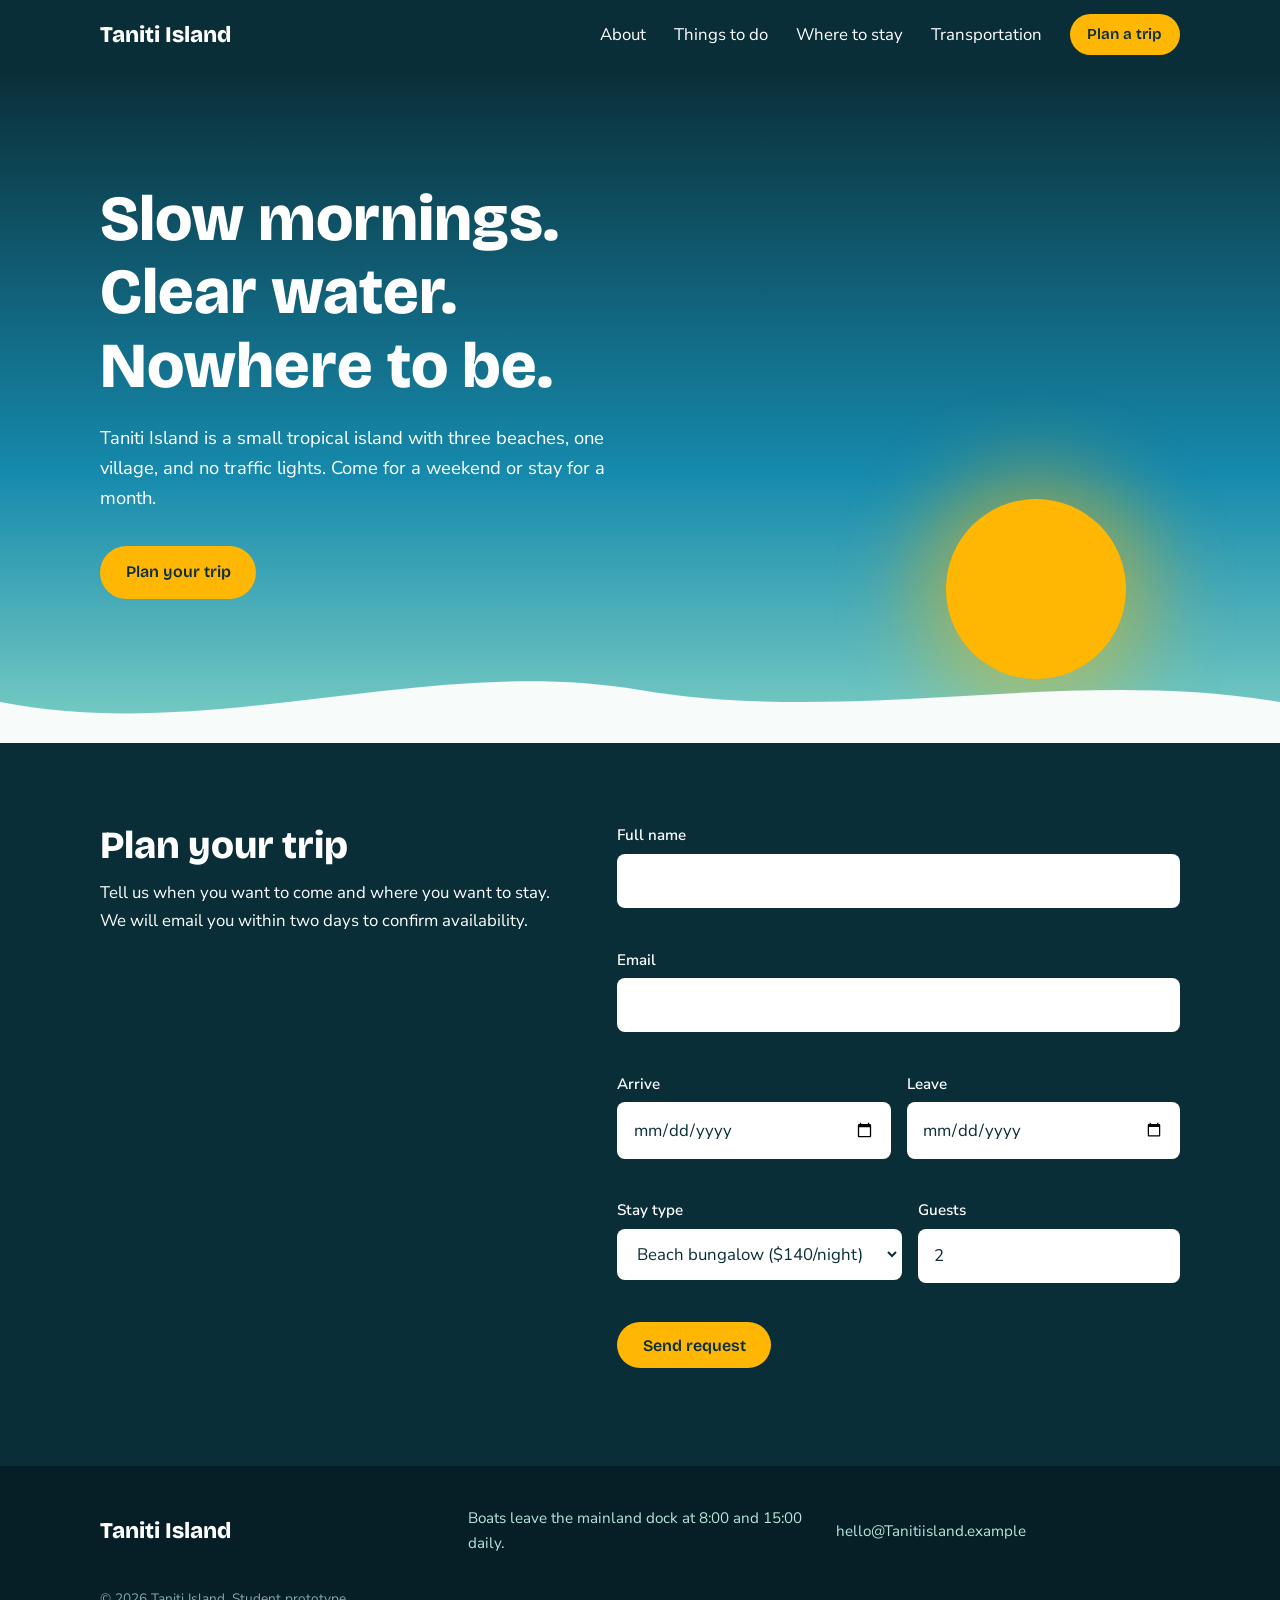
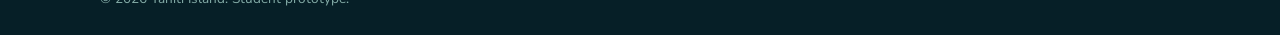
==== index.html @ 54d9e1b5 "initial ideas and first sample for Taniti" ====
<!DOCTYPE html>
<html lang="en">
<head>
  <meta charset="UTF-8">
  <meta name="viewport" content="width=device-width, initial-scale=1.0">
  <title>Taniti Island | Plan Your Escape</title>
  <meta name="description" content="Taniti Island: white sand, clear water, and slow mornings. Plan your trip.">
  <link rel="preconnect" href="https://fonts.googleapis.com">
  <link rel="preconnect" href="https://fonts.gstatic.com" crossorigin>
  <link href="https://fonts.googleapis.com/css2?family=Bricolage+Grotesque:wght@600;800&family=Nunito+Sans:wght@400;600&display=swap" rel="stylesheet">
  <link rel="stylesheet" href="styles.css">
</head>
<body>

  <!-- ===== HEADER / NAV ===== -->
  <header class="site-header">
    <div class="container nav-bar">
      <a href="index.html" class="logo">Taniti Island</a>

      <button class="nav-toggle" id="navToggle" aria-expanded="false" aria-controls="mainNav">
        Menu
      </button>

      <nav id="mainNav" class="main-nav" aria-label="Main navigation">
        <ul>
          <li><a href="about.html">About</a></li>
          <li><a href="activities.html">Things to do</a></li>
          <li><a href="stay.html">Where to stay</a></li>
          <li><a href="transportation.html">Transportation</a></li>
          <li><a href="book.html" class="btn btn-small">Plan a trip</a></li>
        </ul>
      </nav>
    </div>
  </header>

  <main id="top">

    <!-- ===== HERO ===== -->
    <section class="hero">
      <div class="sun" aria-hidden="true"></div>
      <div class="container hero-content">
        <h1>Slow mornings. Clear water. Nowhere to be.</h1>
        <p class="hero-text">
          Taniti Island is a small tropical island with three beaches, one village,
          and no traffic lights. Come for a weekend or stay for a month.
        </p>
        <a href="#book" class="btn">Plan your trip</a>
      </div>
      <svg class="wave" viewBox="0 0 1440 120" preserveAspectRatio="none" aria-hidden="true">
        <path d="M0,64 C240,120 480,0 720,48 C960,96 1200,16 1440,64 L1440,120 L0,120 Z"></path>
      </svg>
    </section>

   

   

    <!-- ===== BOOKING FORM ===== -->
    <section id="book" class="section section-dark">
      <div class="container book-wrap">
        <div class="book-intro">
          <h2>Plan your trip</h2>
          <p>
            Tell us when you want to come and where you want to stay. We will
            email you within two days to confirm availability.
          </p>
        </div>

        <form id="bookingForm" class="booking-form" novalidate>
          <div class="field">
            <label for="name">Full name</label>
            <input type="text" id="name" name="name" autocomplete="name">
            <span class="error" id="nameError"></span>
          </div>

          <div class="field">
            <label for="email">Email</label>
            <input type="email" id="email" name="email" autocomplete="email">
            <span class="error" id="emailError"></span>
          </div>

          <div class="field-row">
            <div class="field">
              <label for="checkin">Arrive</label>
              <input type="date" id="checkin" name="checkin">
              <span class="error" id="checkinError"></span>
            </div>

            <div class="field">
              <label for="checkout">Leave</label>
              <input type="date" id="checkout" name="checkout">
              <span class="error" id="checkoutError"></span>
            </div>
          </div>

          <div class="field-row">
            <div class="field">
              <label for="stayType">Stay type</label>
              <select id="stayType" name="stayType">
                <option value="140">Beach bungalow ($140/night)</option>
                <option value="220">Garden villa ($220/night)</option>
                <option value="75">Village guesthouse ($75/night)</option>
              </select>
            </div>

            <div class="field">
              <label for="guests">Guests</label>
              <input type="number" id="guests" name="guests" min="1" max="4" value="2">
              <span class="error" id="guestsError"></span>
            </div>
          </div>

          <button type="submit" class="btn">Send request</button>

          <p class="form-result" id="formResult" role="status" aria-live="polite"></p>
        </form>
      </div>
    </section>

  </main>

  <!-- ===== FOOTER ===== -->
  <footer class="site-footer">
    <div class="container footer-grid">
      <p class="logo">Taniti Island</p>
      <p>Boats leave the mainland dock at 8:00 and 15:00 daily.</p>
      <p>hello@Tanitiisland.example</p>
    </div>
    <p class="copyright">&copy; 2026 Taniti Island. Student prototype.</p>
  </footer>

  <script src="script.js"></script>
</body>
</html>
---- styles.css ----
/* =========================================================
   Vela Island - styles.css
   1. Variables  2. Base  3. Layout  4. Header  5. Hero
   6. Sections   7. Cards 8. Form    9. Footer 10. Responsive
   ========================================================= */

/* ---------- 1. VARIABLES ---------- */
:root {
  --ink: #0a2e38;        /* deep lagoon, main text + dark sections */
  --lagoon: #168aad;     /* links and accents */
  --seafoam: #b8e6dc;    /* tinted backgrounds */
  --sun: #ffb703;        /* buttons and the sun */
  --paper: #f7fbfa;      /* page background */
  --white: #ffffff;

  --font-heading: "Bricolage Grotesque", "Trebuchet MS", sans-serif;
  --font-body: "Nunito Sans", Arial, sans-serif;

  --radius: 14px;
  --max-width: 1080px;
}

/* ---------- 2. BASE ---------- */
* {
  box-sizing: border-box;
  margin: 0;
  padding: 0;
}

html {
  scroll-behavior: smooth;
  scroll-padding-top: 70px; /* so the sticky header doesn't cover headings */
}

body {
  font-family: var(--font-body);
  font-size: 1.05rem;
  line-height: 1.65;
  color: var(--ink);
  background: var(--paper);
}

h1, h2, h3, .logo {
  font-family: var(--font-heading);
  line-height: 1.15;
}

h1 { font-size: clamp(2.2rem, 6vw, 4rem); font-weight: 800; }
h2 { font-size: clamp(1.7rem, 4vw, 2.4rem); font-weight: 800; margin-bottom: 0.75rem; }
h3 { font-size: 1.25rem; font-weight: 600; margin-bottom: 0.4rem; }

p + p { margin-top: 1rem; }

a { color: var(--lagoon); }

:focus-visible {
  outline: 3px solid var(--sun);
  outline-offset: 3px;
}

/* ---------- 3. LAYOUT ---------- */
.container {
  width: 90%;
  max-width: var(--max-width);
  margin: 0 auto;
}

.section {
  padding: 5rem 0;
}

.section-tinted { background: var(--seafoam); }

.section-dark {
  background: var(--ink);
  color: var(--white);
}

.section-intro {
  margin-bottom: 2rem;
  max-width: 50ch;
}

/* Buttons */
.btn {
  display: inline-block;
  padding: 0.85rem 1.6rem;
  background: var(--sun);
  color: var(--ink);
  font-family: var(--font-heading);
  font-weight: 600;
  font-size: 1rem;
  text-decoration: none;
  border: none;
  border-radius: 999px;
  cursor: pointer;
  transition: transform 0.15s ease, background 0.15s ease;
}

.btn:hover {
  background: #ffc933;
  transform: translateY(-2px);
}

.btn-small {
  padding: 0.5rem 1.1rem;
  font-size: 0.95rem;
}

/* ---------- 4. HEADER ---------- */
.site-header {
  position: sticky;
  top: 0;
  z-index: 10;
  background: var(--ink);
}

.nav-bar {
  display: flex;
  justify-content: space-between;
  align-items: center;
  padding: 0.9rem 0;
}

.logo {
  font-size: 1.4rem;
  font-weight: 800;
  color: var(--white);
  text-decoration: none;
}

.main-nav ul {
  display: flex;
  align-items: center;
  gap: 1.75rem;
  list-style: none;
}

.main-nav a {
  color: var(--white);
  text-decoration: none;
}

.main-nav a:not(.btn):hover {
  color: var(--seafoam);
  text-decoration: underline;
}

.main-nav a.btn { color: var(--ink); }

.nav-toggle {
  display: none; /* only shown on small screens, see section 10 */
  background: none;
  border: 2px solid var(--seafoam);
  color: var(--white);
  padding: 0.4rem 0.9rem;
  border-radius: 8px;
  font: inherit;
  cursor: pointer;
}

/* ---------- 5. HERO ---------- */
.hero {
  position: relative;
  overflow: hidden;
  padding: 7rem 0 9rem;
  color: var(--white);
  /* sky: deep blue at top fading to warm light near the horizon */
  background: linear-gradient(180deg, #0a2e38 0%, #168aad 60%, #7ed0c4 100%);
}

.sun {
  position: absolute;
  right: 12%;
  bottom: 4rem;
  width: 180px;
  height: 180px;
  border-radius: 50%;
  background: var(--sun);
  box-shadow: 0 0 80px 30px rgba(255, 183, 3, 0.45);
}

.hero-content {
  position: relative; /* keeps text above the sun */
}

.hero-content h1 { max-width: 14ch; }

.hero-text {
  max-width: 48ch;
  margin: 1.25rem 0 2rem;
  font-size: 1.15rem;
}

.wave {
  position: absolute;
  bottom: -1px;
  left: 0;
  width: 100%;
  height: 90px;
  fill: var(--paper);
}

/* ---------- 6. ABOUT ---------- */
.about-grid {
  display: grid;
  grid-template-columns: 1.5fr 1fr;
  gap: 3rem;
  align-items: center;
}

.stats {
  list-style: none;
  display: grid;
  gap: 1rem;
}

.stats li {
  padding: 1rem 1.25rem;
  background: var(--white);
  border-left: 6px solid var(--sun);
  border-radius: 0 var(--radius) var(--radius) 0;
}

.stats strong {
  display: block;
  font-family: var(--font-heading);
  font-size: 1.9rem;
  color: var(--lagoon);
}

/* ---------- 7. CARDS ---------- */
.card-grid {
  display: grid;
  grid-template-columns: repeat(auto-fit, minmax(250px, 1fr));
  gap: 1.5rem;
}

.card {
  background: var(--white);
  border-radius: var(--radius);
  overflow: hidden;
  padding-bottom: 1.5rem;
}

.card h3,
.card p {
  padding: 0 1.25rem;
}

.card h3 { margin-top: 1.1rem; }

/* Each card has a colored panel instead of a photo.
   Swap these for real <img> tags once you have photos. */
.card-art {
  height: 150px;
}

.art-reef   { background: linear-gradient(135deg, #168aad, #52b69a); }
.art-trail  { background: linear-gradient(135deg, #2d6a4f, #95d5b2); }
.art-sunset { background: linear-gradient(135deg, #ff7b54, #ffb703); }

/* Stay list */
.stay-list {
  display: grid;
  grid-template-columns: repeat(auto-fit, minmax(250px, 1fr));
  gap: 1.5rem;
}

.stay {
  padding: 1.5rem;
  border: 2px solid var(--seafoam);
  border-radius: var(--radius);
  transition: border-color 0.2s ease;
}

.stay:hover { border-color: var(--lagoon); }

.price {
  margin-top: 1rem;
  font-family: var(--font-heading);
  font-size: 1.6rem;
  font-weight: 800;
  color: var(--lagoon);
}

.price span {
  font-family: var(--font-body);
  font-size: 0.9rem;
  font-weight: 400;
  color: var(--ink);
}

/* ---------- 8. FORM ---------- */
.book-wrap {
  display: grid;
  grid-template-columns: 1fr 1.2fr;
  gap: 3rem;
  align-items: start;
}

.booking-form {
  display: grid;
  gap: 1.1rem;
}

.field { display: flex; flex-direction: column; gap: 0.35rem; }

.field-row {
  display: grid;
  grid-template-columns: 1fr 1fr;
  gap: 1rem;
}

label {
  font-weight: 600;
  font-size: 0.95rem;
}

input,
select {
  padding: 0.7rem 0.85rem;
  font: inherit;
  color: var(--ink);
  background: var(--white);
  border: 2px solid transparent;
  border-radius: 8px;
}

input:focus,
select:focus {
  outline: none;
  border-color: var(--sun);
}

/* The JS adds this class when a field fails validation */
input.invalid { border-color: #ff8a80; }

.error {
  min-height: 1.2em;
  font-size: 0.85rem;
  color: #ffb4ab;
}

.booking-form .btn { justify-self: start; }

.form-result {
  padding: 0;
  color: var(--seafoam);
}

.form-result.show {
  padding: 1rem 1.25rem;
  background: rgba(184, 230, 220, 0.15);
  border-left: 5px solid var(--seafoam);
  border-radius: 8px;
}

/* ---------- 9. FOOTER ---------- */
.site-footer {
  background: #061f27;
  color: var(--seafoam);
  padding: 2.5rem 0 1.5rem;
  font-size: 0.95rem;
}

.footer-grid {
  display: grid;
  grid-template-columns: repeat(auto-fit, minmax(200px, 1fr));
  gap: 1.5rem;
  align-items: center;
}

.footer-grid p + p { margin-top: 0; }

.copyright {
  width: 90%;
  max-width: var(--max-width);
  margin: 2rem auto 0;
  font-size: 0.85rem;
  opacity: 0.7;
}

/* ---------- 10. RESPONSIVE ---------- */
@media (max-width: 768px) {
  .section { padding: 3.5rem 0; }

  .nav-toggle { display: block; }

  .main-nav {
    display: none;
    position: absolute;
    top: 100%;
    left: 0;
    right: 0;
    background: var(--ink);
    padding: 1rem 5%;
  }

  .main-nav.open { display: block; }

  .main-nav ul {
    flex-direction: column;
    align-items: flex-start;
    gap: 1rem;
  }

  .hero { padding: 4.5rem 0 7rem; }

  .sun {
    width: 110px;
    height: 110px;
    right: 6%;
    bottom: 5rem;
  }

  .about-grid,
  .book-wrap {
    grid-template-columns: 1fr;
    gap: 2rem;
  }
}

@media (prefers-reduced-motion: reduce) {
  html { scroll-behavior: auto; }
  .btn { transition: none; }
}
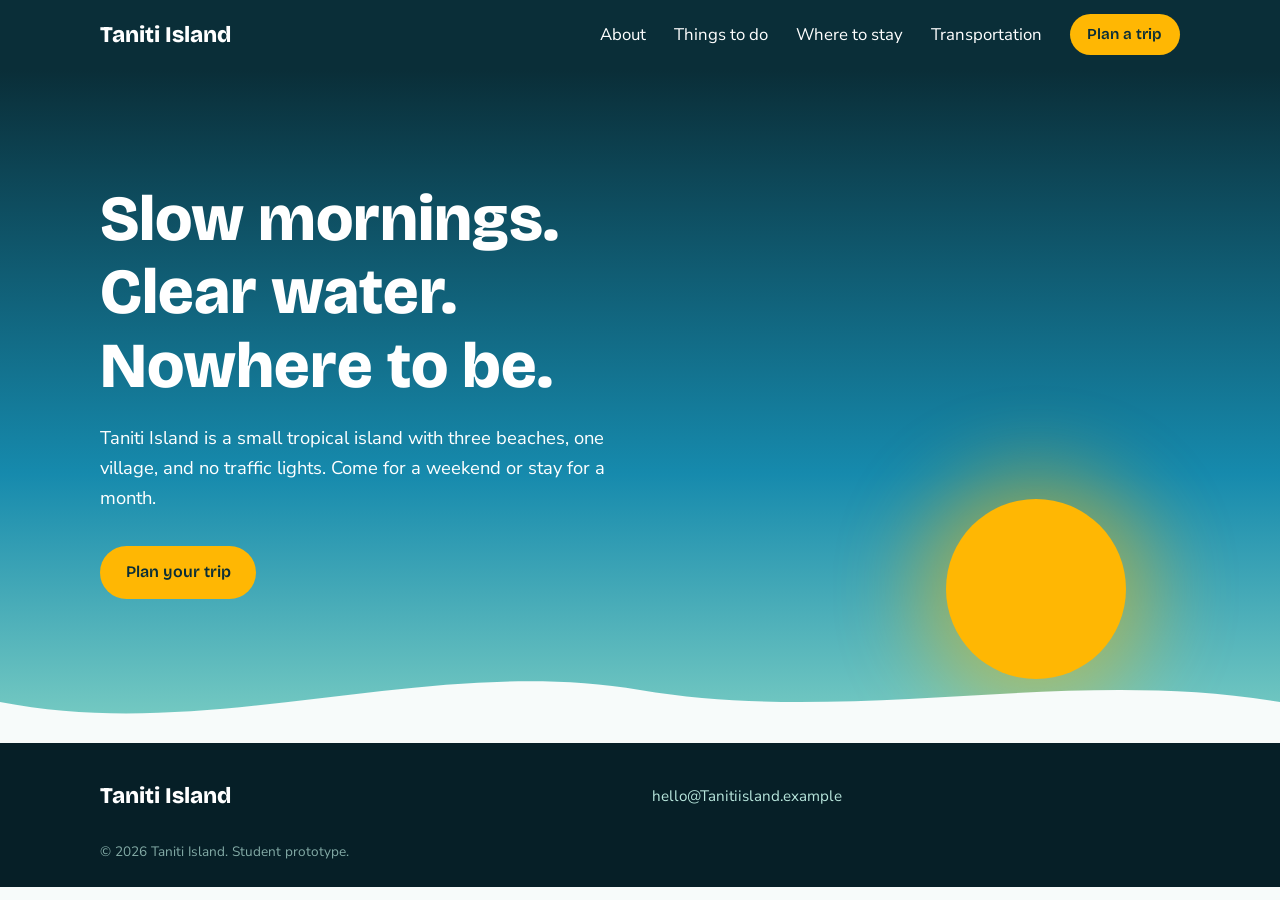
==== commit 894a467e: "Second round of updates, pushed to working branch only." ====
--- a/index.html
+++ b/index.html
@@ -44,86 +44,21 @@
           Taniti Island is a small tropical island with three beaches, one village,
           and no traffic lights. Come for a weekend or stay for a month.
         </p>
-        <a href="#book" class="btn">Plan your trip</a>
+        <a href="book.html" class="btn">Plan your trip</a>
       </div>
       <svg class="wave" viewBox="0 0 1440 120" preserveAspectRatio="none" aria-hidden="true">
         <path d="M0,64 C240,120 480,0 720,48 C960,96 1200,16 1440,64 L1440,120 L0,120 Z"></path>
       </svg>
     </section>
 
-   
-
-   
-
-    <!-- ===== BOOKING FORM ===== -->
-    <section id="book" class="section section-dark">
-      <div class="container book-wrap">
-        <div class="book-intro">
-          <h2>Plan your trip</h2>
-          <p>
-            Tell us when you want to come and where you want to stay. We will
-            email you within two days to confirm availability.
-          </p>
-        </div>
-
-        <form id="bookingForm" class="booking-form" novalidate>
-          <div class="field">
-            <label for="name">Full name</label>
-            <input type="text" id="name" name="name" autocomplete="name">
-            <span class="error" id="nameError"></span>
-          </div>
-
-          <div class="field">
-            <label for="email">Email</label>
-            <input type="email" id="email" name="email" autocomplete="email">
-            <span class="error" id="emailError"></span>
-          </div>
-
-          <div class="field-row">
-            <div class="field">
-              <label for="checkin">Arrive</label>
-              <input type="date" id="checkin" name="checkin">
-              <span class="error" id="checkinError"></span>
-            </div>
-
-            <div class="field">
-              <label for="checkout">Leave</label>
-              <input type="date" id="checkout" name="checkout">
-              <span class="error" id="checkoutError"></span>
-            </div>
-          </div>
-
-          <div class="field-row">
-            <div class="field">
-              <label for="stayType">Stay type</label>
-              <select id="stayType" name="stayType">
-                <option value="140">Beach bungalow ($140/night)</option>
-                <option value="220">Garden villa ($220/night)</option>
-                <option value="75">Village guesthouse ($75/night)</option>
-              </select>
-            </div>
-
-            <div class="field">
-              <label for="guests">Guests</label>
-              <input type="number" id="guests" name="guests" min="1" max="4" value="2">
-              <span class="error" id="guestsError"></span>
-            </div>
-          </div>
-
-          <button type="submit" class="btn">Send request</button>
-
-          <p class="form-result" id="formResult" role="status" aria-live="polite"></p>
-        </form>
-      </div>
-    </section>
-
+  
   </main>
 
   <!-- ===== FOOTER ===== -->
   <footer class="site-footer">
     <div class="container footer-grid">
       <p class="logo">Taniti Island</p>
-      <p>Boats leave the mainland dock at 8:00 and 15:00 daily.</p>
+
       <p>hello@Tanitiisland.example</p>
     </div>
     <p class="copyright">&copy; 2026 Taniti Island. Student prototype.</p>
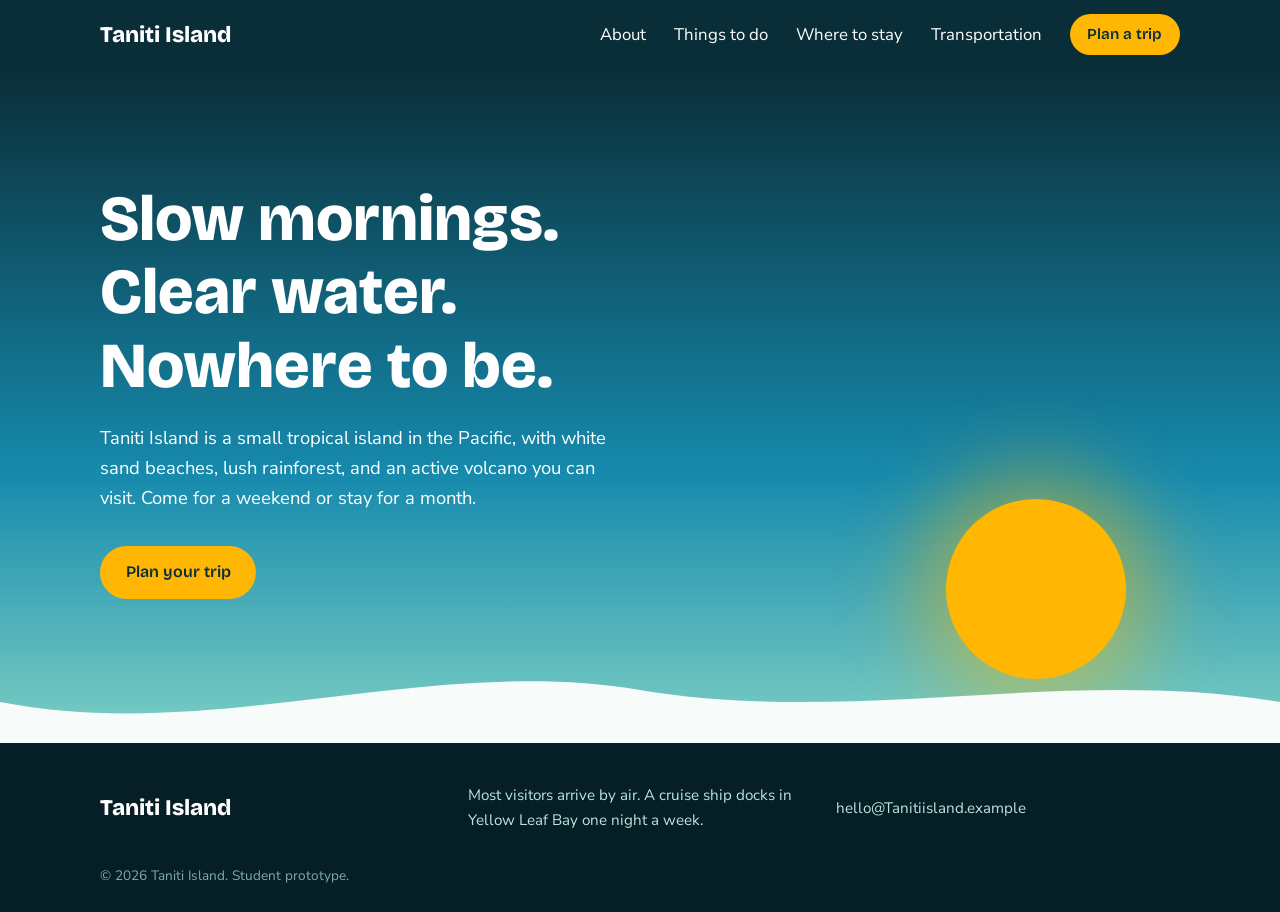
==== commit ceb041c5: "Updated pages to have more accurate information about the island instead of place holder info" ====
--- a/index.html
+++ b/index.html
@@ -41,8 +41,9 @@
       <div class="container hero-content">
         <h1>Slow mornings. Clear water. Nowhere to be.</h1>
         <p class="hero-text">
-          Taniti Island is a small tropical island with three beaches, one village,
-          and no traffic lights. Come for a weekend or stay for a month.
+          Taniti Island is a small tropical island in the Pacific, with white
+          sand beaches, lush rainforest, and an active volcano you can visit.
+          Come for a weekend or stay for a month.
         </p>
         <a href="book.html" class="btn">Plan your trip</a>
       </div>
@@ -51,14 +52,14 @@
       </svg>
     </section>
 
-  
+
   </main>
 
   <!-- ===== FOOTER ===== -->
   <footer class="site-footer">
     <div class="container footer-grid">
       <p class="logo">Taniti Island</p>
-
+      <p>Most visitors arrive by air. A cruise ship docks in Yellow Leaf Bay one night a week.</p>
       <p>hello@Tanitiisland.example</p>
     </div>
     <p class="copyright">&copy; 2026 Taniti Island. Student prototype.</p>
--- a/styles.css
+++ b/styles.css
@@ -1,5 +1,5 @@
 /* =========================================================
-   Vela Island - styles.css
+   Taniti Island - styles.css
    1. Variables  2. Base  3. Layout  4. Header  5. Hero
    6. Sections   7. Cards 8. Form    9. Footer 10. Responsive
    ========================================================= */
@@ -381,6 +381,61 @@
   opacity: 0.7;
 }
 
+/* ---------- 9b. ABOUT + TRANSPORTATION PAGES ---------- */
+.art-city    { background: linear-gradient(135deg, #168aad, #b8e6dc); }
+.art-landing { background: linear-gradient(135deg, #0a2e38, #52b69a); }
+.art-volcano { background: linear-gradient(135deg, #7a2e1d, #ff7b54); }
+
+/* Short run of activity names */
+.pill-list {
+  display: flex;
+  flex-wrap: wrap;
+  gap: 0.6rem;
+  list-style: none;
+  margin: 1.5rem 0;
+}
+
+.pill-list li {
+  padding: 0.4rem 1rem;
+  background: var(--seafoam);
+  border-radius: 999px;
+  font-weight: 600;
+  font-size: 0.95rem;
+}
+
+.pill-list li.soon {
+  background: var(--white);
+  border: 2px dashed var(--lagoon);
+}
+
+/* Small info cards */
+.fact-grid {
+  display: grid;
+  grid-template-columns: repeat(auto-fit, minmax(240px, 1fr));
+  gap: 1.25rem;
+}
+
+.fact {
+  padding: 1.25rem 1.5rem;
+  background: var(--white);
+  border-left: 6px solid var(--sun);
+  border-radius: 0 var(--radius) var(--radius) 0;
+}
+
+.fact h3 { font-size: 1.1rem; }
+
+.fact p + p { margin-top: 0.6rem; }
+
+/* Call-to-action band */
+.cta {
+  text-align: center;
+}
+
+.cta p {
+  max-width: 48ch;
+  margin: 0 auto 1.75rem;
+}
+
 /* ---------- 10. RESPONSIVE ---------- */
 @media (max-width: 768px) {
   .section { padding: 3.5rem 0; }
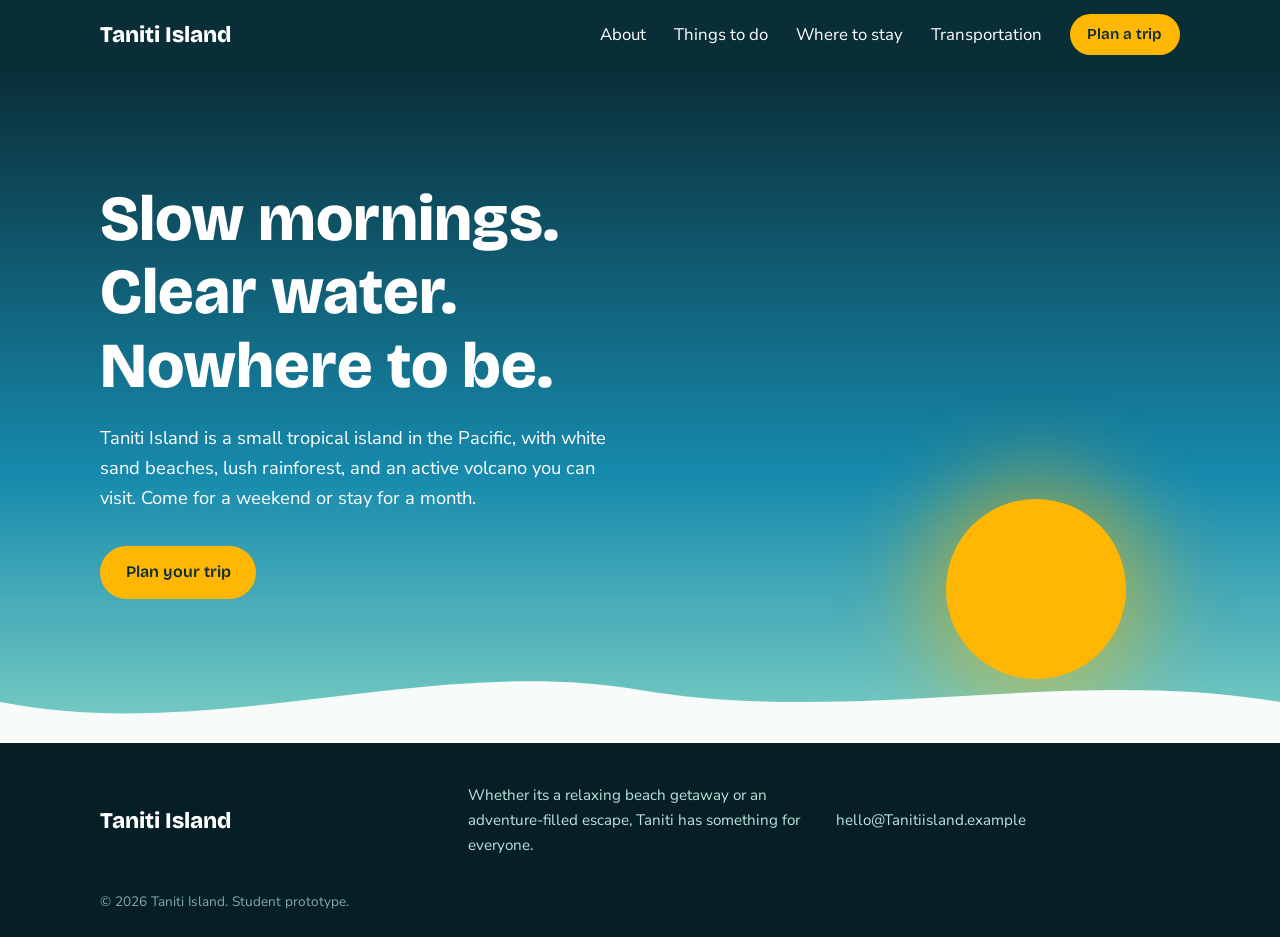
==== commit 07c2f59f: "Updated Footer, Updated Avaliable Locations to stay" ====
--- a/index.html
+++ b/index.html
@@ -59,7 +59,7 @@
   <footer class="site-footer">
     <div class="container footer-grid">
       <p class="logo">Taniti Island</p>
-      <p>Most visitors arrive by air. A cruise ship docks in Yellow Leaf Bay one night a week.</p>
+      <p>Whether its a relaxing beach getaway or an adventure-filled escape, Taniti has something for everyone.</p>
       <p>hello@Tanitiisland.example</p>
     </div>
     <p class="copyright">&copy; 2026 Taniti Island. Student prototype.</p>
